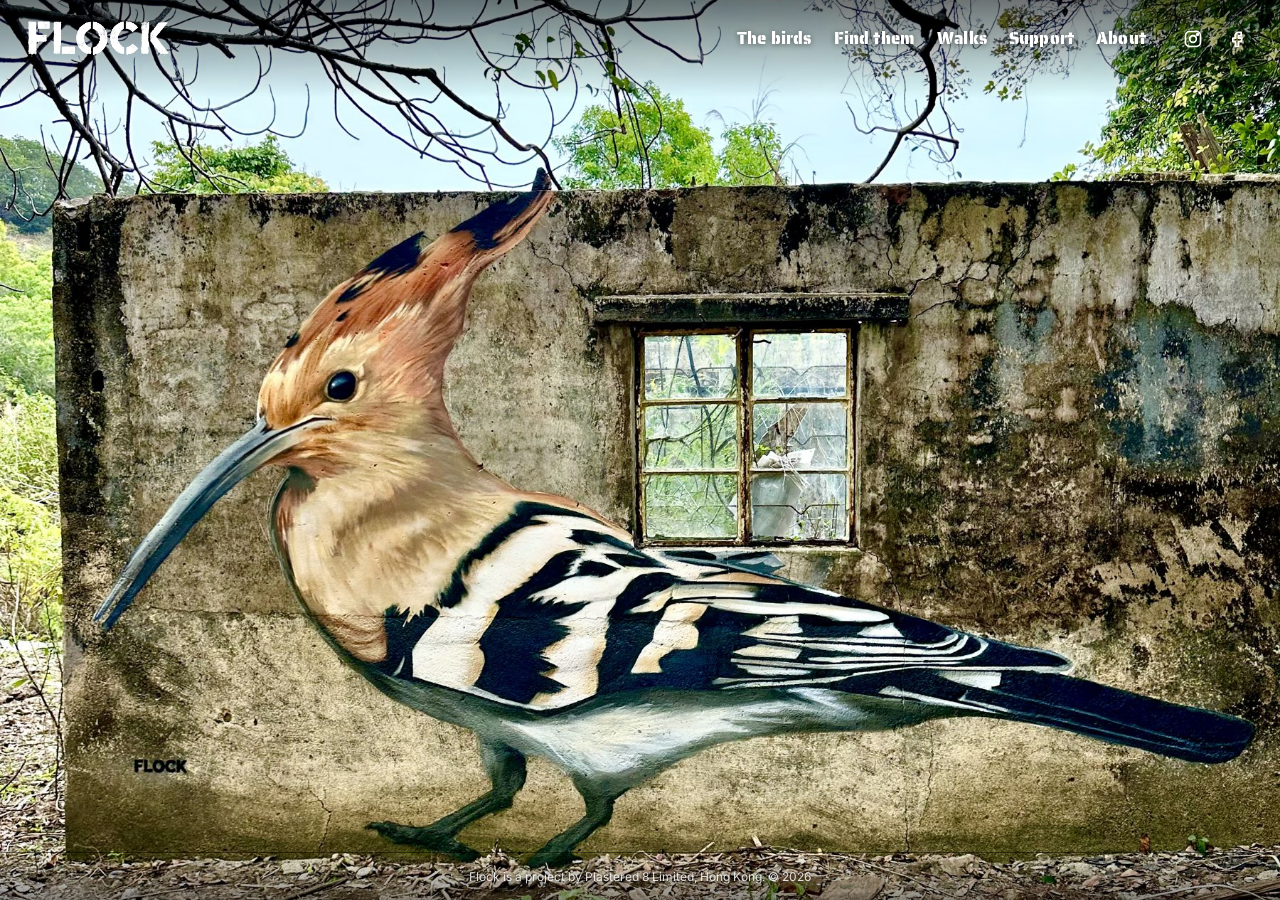
==== index.html @ d6e3ea6b "SEO: flockhongkong.com addresses, sitemap, canonical links Co-Authored-By: Claude Opus 5.5 <noreply@" ====
<!DOCTYPE html>
<html lang="en-GB">
<head>
<meta charset="utf-8">
<meta name="viewport" content="width=device-width, initial-scale=1">
<title>Flock | Bird murals on Lantau Island, Hong Kong 大嶼山雀鳥壁畫</title>
<meta name="description" content="Flock: giant bird murals of native Hong Kong birds, painted on abandoned houses around Lantau Island by street artist Aspire. 大嶼山廢屋上的香港雀鳥壁畫。">
<link rel="canonical" href="https://flockhongkong.com/">
<meta property="og:url" content="https://flockhongkong.com/">
<meta property="og:type" content="website">
<meta property="og:site_name" content="Flock">
<meta property="og:title" content="Flock | Bird murals on Lantau Island, Hong Kong 大嶼山雀鳥壁畫">
<meta property="og:description" content="Flock: giant bird murals of native Hong Kong birds, painted on abandoned houses around Lantau Island by street artist Aspire. 大嶼山廢屋上的香港雀鳥壁畫。">
<meta property="og:image" content="https://flockhongkong.com/img/home.jpg">
<meta name="twitter:card" content="summary_large_image">
<script type="application/ld+json">{"@context": "https://schema.org", "@type": "Organization", "name": "Flock", "url": "https://flockhongkong.com", "alternateName": "Flock bird murals", "description": "Bird murals of native Hong Kong birds painted on abandoned houses around Lantau Island by street artist Aspire.", "email": "flock@plastered.com", "parentOrganization": {"@type": "Organization", "name": "Plastered 8 Limited"}, "founder": {"@type": "Person", "name": "Dominic Johnson-Hill"}, "areaServed": "Lantau Island, Hong Kong", "sameAs": ["https://www.instagram.com/wangtongart/", "https://www.facebook.com/share/1DuyoUMjuH/"]}</script>
<link rel="preload" href="fonts/saira-stencil.woff2" as="font" type="font/woff2" crossorigin>
<link rel="stylesheet" href="style.css">
</head>
<body class="home">

<header class="nav">
  <a href="index.html" class="logo"><img src="img/logo-white.png" alt="Flock"></a>
  <nav>
    <a href="birds.html">The birds</a>
    <a href="find.html">Find them</a>
    <a href="tours.html">Walks</a>
    <a href="support.html">Support</a>
    <a href="about.html">About</a>
  </nav>
  <div class="social">
    <a href="#" class="ico" aria-label="Instagram" data-link="instagram"><svg viewBox="0 0 24 24"><rect x="3" y="3" width="18" height="18" rx="5"/><circle cx="12" cy="12" r="4"/><circle cx="17.5" cy="6.5" r="1" class="fill"/></svg></a>
    <a href="#" class="ico" aria-label="Facebook" data-link="facebook"><svg viewBox="0 0 24 24"><path d="M14 8h3V4h-3a4 4 0 0 0-4 4v3H7v4h3v6h4v-6h3l1-4h-4V8z"/></svg></a>
  </div>
</header>

<main>
<section class="hero full">
  <h1 class="sr-only">Flock: bird murals on Lantau Island, Hong Kong</h1>
  <img src="img/home.jpg" alt="The Hoopoe mural on an abandoned house on Lantau">
</section>
</main>

<footer class="homefoot">Flock is a project by Plastered 8 Limited, Hong Kong. © 2026</footer>

<script src="links.js"></script>
</body>
</html>
---- style.css ----
@font-face{font-family:'Saira Stencil One';src:url(fonts/saira-stencil.woff2) format('woff2');font-weight:400;font-display:swap}
@font-face{font-family:'Flock Stencil';src:url(fonts/stencil.woff2) format('woff2');font-weight:900;font-display:swap}
@font-face{font-family:'Bricolage Grotesque';src:url(fonts/bricolage.woff2) format('woff2');font-weight:200 800;font-display:swap}
@font-face{font-family:'Inter';src:url(fonts/inter.woff2) format('woff2');font-weight:100 900;font-display:swap}
:root{
  --paper:#f4efe6; --cream:#ebe3d3; --ink:#1c1c1a; --moss:#2e4636;
  --rust:#d4602a; --sky:#1f6fb2; --muted:#5d5a52;
  --h:'Bricolage Grotesque',system-ui,sans-serif; --s:'Flock Stencil',Impact,sans-serif; --b:'Inter',system-ui,sans-serif;
}
*{box-sizing:border-box;margin:0}
html{scroll-behavior:smooth;scroll-padding-top:70px}
body{background:var(--paper);color:var(--ink);font:400 17px/1.6 var(--b)}
img{display:block;max-width:100%}
a{color:inherit}
svg{width:20px;height:20px;fill:none;stroke:currentColor;stroke-width:2;stroke-linecap:round;stroke-linejoin:round;flex:none}
svg .fill,.ico polygon,.btn polygon,.legend polygon{fill:currentColor}
h1,h2,h3,.logo{font-family:var(--h)}
h2{font-size:clamp(32px,5vw,52px);font-weight:800;line-height:1.05;letter-spacing:-.02em;margin-bottom:16px}
h3{font-size:20px;font-weight:800;margin:18px 0 4px}
p+p{margin-top:12px}
.wrap{max-width:1180px;margin:0 auto;padding:90px 24px}
.two{display:grid;grid-template-columns:1fr 1fr;gap:56px;align-items:center}
.rounded{border-radius:18px;width:100%;aspect-ratio:4/3;object-fit:cover}
.head{max-width:680px;margin-bottom:36px}
.head p{color:var(--muted)}

/* nav */
.nav{position:sticky;top:0;z-index:20;display:flex;align-items:center;gap:28px;padding:14px 24px;background:rgba(244,239,230,.92);backdrop-filter:blur(8px);border-bottom:1px solid rgba(0,0,0,.06)}
.logo{font-weight:800;font-size:26px;letter-spacing:.06em;text-decoration:none}
.nav nav{display:flex;gap:22px;margin-left:auto}
.nav nav a{text-decoration:none;font-weight:500;font-size:15px}
.nav nav a:hover{color:var(--rust)}
.social{display:flex;gap:6px}
.ico{display:inline-grid;place-items:center;width:38px;height:38px;border-radius:50%;text-decoration:none;transition:.2s}
.ico:hover{background:var(--ink);color:var(--paper)}

/* hero */
.hero{position:relative;height:calc(100vh - 67px);min-height:520px;overflow:hidden}
.hero img{width:100%;height:100%;object-fit:cover;object-position:50% 38%}
.hero::after{content:"";position:absolute;inset:0;background:linear-gradient(270deg,rgba(0,0,0,.7),rgba(0,0,0,.1) 60%)}
.hero-text{position:absolute;z-index:2;right:max(24px,calc((100vw - 1180px)/2 + 24px));top:50%;transform:translateY(-50%);max-width:480px;color:#fff}
.hero-text h1{font-size:clamp(40px,5.5vw,72px)}
.kicker{text-transform:uppercase;letter-spacing:.15em;font-size:13px;font-weight:600;opacity:.85}
h1{font-size:clamp(46px,8vw,96px);font-weight:800;line-height:.95;letter-spacing:-.03em;margin:10px 0 18px}
.lede{font-size:20px;max-width:480px}
.btns{display:flex;flex-wrap:wrap;gap:12px;margin-top:26px}
.btn{display:inline-flex;align-items:center;gap:8px;padding:13px 24px;border-radius:99px;background:var(--rust);color:#fff;text-decoration:none;font-weight:600;border:2px solid var(--rust);transition:.2s}
.btn:hover{transform:translateY(-2px)}
.btn.ghost{background:transparent;border-color:currentColor;color:inherit}
.hero .btn.ghost{color:#fff}
.btn.light:not(.ghost){background:var(--paper);color:var(--ink);border-color:var(--paper)}

/* page header */
.nav nav a.on{color:var(--rust)}
.pagehead{background:var(--moss);color:var(--paper)}
.pagehead .wrap{padding-top:70px;padding-bottom:50px}
.pagehead h1{margin:0 0 8px}
.pagehead p{font-size:19px;opacity:.85;max-width:620px}
main > .band:first-child .wrap, main > .wrap:first-child{padding-top:70px}
.pagehead + .wrap{padding-top:40px}

/* home tiles */
.tiles-wrap{padding-top:40px}
.tiles{display:grid;grid-template-columns:repeat(3,1fr);grid-auto-rows:280px;gap:18px}
.tile{position:relative;border-radius:18px;overflow:hidden;color:#fff;text-decoration:none}
.tile.big{grid-row:span 2}
.tile img{width:100%;height:100%;object-fit:cover;transition:transform .5s}
.tile:hover img{transform:scale(1.05)}
.tile::after{content:"";position:absolute;inset:0;background:linear-gradient(transparent 40%,rgba(0,0,0,.7))}
.tile div{position:absolute;z-index:2;left:22px;right:22px;bottom:18px}
.tile h2{font-size:30px;margin:0}
.tile p{font-size:15px;opacity:.9}

/* stats */
.stats{display:grid;grid-template-columns:repeat(4,1fr);background:var(--ink);color:var(--paper);text-align:center}
.stats div{padding:28px 10px;border-right:1px solid rgba(255,255,255,.1)}
.stats b{display:block;font:800 40px/1 var(--h);color:var(--rust)}
.stats span{font-size:14px;opacity:.8}
.intro p{font:500 clamp(22px,2.6vw,30px)/1.4 var(--h);max-width:900px}
.intro{padding-bottom:20px}

/* gallery */
.legend{display:inline-flex;align-items:center;gap:4px;margin-left:10px;white-space:nowrap}
.legend svg{width:16px;height:16px}
.grid{display:grid;grid-template-columns:repeat(auto-fill,minmax(250px,1fr));gap:22px}
.bird{background:#fff;border-radius:16px;overflow:hidden;box-shadow:0 2px 0 rgba(0,0,0,.05);transition:.25s}
.bird:hover{transform:translateY(-4px);box-shadow:0 14px 30px rgba(0,0,0,.12)}
.pic{display:block;width:100%;border:0;padding:0;cursor:zoom-in;background:#ddd}
.pic img{width:100%;aspect-ratio:4/5;object-fit:cover}
.meta{display:flex;align-items:center;justify-content:space-between;gap:8px;padding:10px 10px 10px 16px}
.meta h3{margin:0;font-size:17px;line-height:1.2}
.acts{display:flex}
.acts .ico{color:var(--sky)}

/* bands */
.band.moss{background:var(--moss);color:var(--paper)}
.band.cream{background:var(--cream)}
.band.ink{background:var(--ink);color:var(--paper);text-align:center}
.ticks{list-style:none;padding:0;margin-top:18px}
.ticks li{padding-left:30px;position:relative;margin:8px 0}
.ticks li::before{content:"";position:absolute;left:0;top:7px;width:16px;height:16px;border-radius:50%;background:var(--rust)}
.mapcard img{border-radius:18px;aspect-ratio:4/3;object-fit:cover;width:100%}
.mapcard p{margin-top:10px;font-size:14px;opacity:.8}
.note{margin-top:18px;padding:12px 16px;background:var(--cream);border-left:4px solid var(--rust);border-radius:6px}

/* support cards */
.cards{display:grid;grid-template-columns:repeat(4,1fr);gap:18px}
.card{background:var(--paper);border-radius:16px;padding:26px}
.card svg{width:34px;height:34px;color:var(--rust)}
.card p{font-size:15px;color:var(--muted)}
.card a{display:inline-block;margin-top:14px;font-weight:600;color:var(--sky);text-decoration:none}
.thanks,.press{margin-top:48px}
.thanks p,.press p{text-transform:uppercase;letter-spacing:.12em;font-size:12px;font-weight:600;color:var(--muted)}
.partners,.press div{display:flex;flex-wrap:wrap;gap:12px 32px;margin-top:10px;font:800 22px var(--h);opacity:.75}
.press div{font-size:18px}
.videos p{opacity:.8}
.videos .btns,.videos .btn{margin-top:22px}

footer{border-top:1px solid rgba(0,0,0,.08)}
.foot{display:flex;flex-wrap:wrap;gap:16px;justify-content:space-between;align-items:center;padding:30px 24px;font-size:14px;color:var(--muted)}
.foot .logo{color:var(--ink);font-size:20px}

/* lightbox */
.lightbox{position:fixed;inset:0;z-index:50;background:rgba(10,10,10,.92);display:grid;place-items:center;padding:24px}
.lightbox[hidden]{display:none}
.lightbox img,.lightbox video{max-height:84vh;max-width:92vw;width:auto;border-radius:10px;margin:0 auto;display:block;background:#000}
.lightbox [hidden]{display:none}
.acts button.ico{border:0;background:none;cursor:pointer;color:var(--sky);padding:0}
.lightbox figcaption{color:#fff;text-align:center;margin-top:12px;font-family:var(--h);font-size:20px}
.close{position:absolute;top:14px;right:20px;background:none;border:0;color:#fff;font-size:42px;cursor:pointer}

@media (max-width:900px){
  .two{grid-template-columns:1fr;gap:32px}
  .cards{grid-template-columns:1fr 1fr}
  .tiles{grid-template-columns:1fr 1fr;grid-auto-rows:220px}
  .tile.big{grid-column:span 2;grid-row:span 1}
  .nav{flex-wrap:wrap;gap:6px 16px;padding:10px 16px}
  .nav nav{order:3;width:100%;margin:0;overflow-x:auto;gap:18px;padding-bottom:2px}
  .social{margin-left:auto}
  .hero{height:78vh}
  .stats{grid-template-columns:1fr 1fr}
  .wrap{padding:64px 20px}
  #about img{order:-1}
}
@media (max-width:520px){
  .cards{grid-template-columns:1fr}
  .tiles{grid-template-columns:1fr}
  .tile.big{grid-column:span 1}
  .grid{grid-template-columns:1fr 1fr;gap:12px}
  .meta{flex-direction:column;align-items:flex-start;padding:10px}
  .meta h3{font-size:15px}
  .acts .ico{width:32px;height:32px}
  .lede{font-size:18px}
}

@media (max-width:900px){.hero-text{left:20px;right:20px;top:auto;bottom:4%;transform:none}.hero-text h1{font-size:34px;margin:6px 0 0}.hero-text .btns{margin-top:16px}.hero::after{background:linear-gradient(transparent 62%,rgba(0,0,0,.8) 85%)}}

/* booking form */
.form{display:grid;grid-template-columns:1fr 1fr;gap:16px;max-width:720px}
.form label{display:flex;flex-direction:column;gap:6px;font-weight:600;font-size:15px}
.form .full{grid-column:1/-1}
.form input,.form select,.form textarea{font:inherit;font-weight:400;padding:12px 14px;border:1.5px solid #cfc6b4;border-radius:10px;background:var(--paper);color:var(--ink)}
.form input:focus,.form select:focus,.form textarea:focus{outline:none;border-color:var(--moss)}
.btn.wa{background:#1fa855;border-color:#1fa855;justify-content:center;cursor:pointer;font-size:17px}
@media (max-width:520px){.form{grid-template-columns:1fr}}

.small{font-size:13px;color:var(--muted)}
.disclaimer{margin-top:28px;padding:14px 18px;border-left:4px solid var(--rust);background:rgba(0,0,0,.03);border-radius:6px;font-size:15px;max-width:720px}

/* logo */
.logo img{height:30px;width:auto}
.footlogo{height:24px;width:auto}
.herologo{width:min(340px,70vw);height:auto;margin-bottom:18px;filter:drop-shadow(0 2px 10px rgba(0,0,0,.35))}
@media (max-width:900px){.logo img{height:24px}.herologo{display:none}}

/* past drops */
.drops{margin-top:70px}
.dropgrid{display:grid;grid-template-columns:repeat(4,1fr);gap:20px}
.droph{margin:34px 0 14px;font-size:22px}
.drop{margin:0}
.dimg{position:relative;border-radius:16px;overflow:hidden;background:#fff}
.dimg img{width:100%;aspect-ratio:1;object-fit:cover}
.stamp{position:absolute;top:78%;left:50%;transform:translate(-50%,-50%) rotate(-12deg);padding:8px 22px;border:4px solid var(--rust);color:var(--rust);font:800 30px var(--h);text-transform:uppercase;letter-spacing:.06em;background:rgba(255,255,255,.75);border-radius:6px;white-space:nowrap}
.drop figcaption{display:flex;flex-direction:column;margin-top:10px}
.drop figcaption b{font-family:var(--h);font-size:19px}
.drop figcaption span{font-size:14px;color:var(--muted)}
@media (max-width:700px){.dropgrid{gap:10px;grid-template-columns:1fr 1fr}.stamp{font-size:12px;border-width:2px;padding:3px 7px}.drop figcaption b{font-size:15px}.drop figcaption span{font-size:12px}}

/* stencil headings */
h1,h2{font-family:'Saira Stencil One',var(--h);font-weight:400;letter-spacing:0}
.nav nav a{font-family:'Saira Stencil One',var(--h);font-weight:400;font-size:17px;letter-spacing:.01em}
.nav nav a{white-space:nowrap}
@media (max-width:900px){.nav nav a{font-size:15px}.nav nav{gap:14px}}

#support-cards,.cards{grid-template-columns:repeat(auto-fit,minmax(240px,1fr))}

/* home: photo only, menu over it */
.home .nav{position:fixed;left:0;right:0;top:0;background:linear-gradient(rgba(0,0,0,.55),rgba(0,0,0,0));border:0;backdrop-filter:none;color:#fff;padding-top:20px;padding-bottom:40px}
.home .nav nav a{color:#fff;text-shadow:0 1px 6px rgba(0,0,0,.5)}
.home .nav nav a:hover{color:var(--rust)}
.home .ico:hover{background:#fff;color:var(--ink)}
.home .logo img{height:38px}
.hero.full{height:100vh;height:100svh;min-height:0}
.hero.full::after{display:none}
.hero.full img{object-position:50% 40%}
.homefoot{position:fixed;left:0;right:0;bottom:0;padding:14px 20px;font-size:12px;color:rgba(255,255,255,.85);text-align:center;background:linear-gradient(transparent,rgba(0,0,0,.45));text-shadow:0 1px 4px rgba(0,0,0,.6)}
.home{overflow:hidden}
@media (max-width:900px){.home .logo img{height:28px}.home .nav{padding-top:12px}}

/* photo banner */
.pagehead.photo{position:relative;background-size:cover;background-position:50% 0%;min-height:clamp(320px,36vw,500px);display:flex;align-items:flex-start}
.pagehead.photo::before{content:"";position:absolute;inset:0;background:linear-gradient(rgba(0,0,0,.6),transparent 50%)}
.pagehead.photo .wrap{position:relative;width:100%;padding-top:34px;padding-bottom:0}
.pagehead.photo h1,.pagehead.photo p{color:#fff;text-shadow:0 2px 10px rgba(0,0,0,.5)}
@media (max-width:900px){.pagehead.photo{background-position:38% 0%;min-height:360px}.pagehead.photo .wrap{padding-top:22px}.pagehead.photo p{font-size:16px}}

/* find page banner */
.findhero{position:relative;height:calc(100vh - 67px);height:calc(100svh - 67px);min-height:520px;overflow:hidden;color:#fff;background-size:cover;background-position:50% 12%}
.findhero::after{content:"";position:absolute;inset:0;background:linear-gradient(160deg,rgba(0,0,0,.6),transparent 40%);pointer-events:none}
.findtext{position:absolute;z-index:2;left:max(24px,calc((100vw - 1180px)/2 + 24px));top:36px;max-width:330px}
.findtext h1{font-size:clamp(44px,5vw,68px);margin:0 0 6px;text-shadow:0 2px 12px rgba(0,0,0,.5)}
.findtext .btns{flex-direction:column;align-items:flex-start;gap:10px;margin-top:14px}
.findtext .btn{padding:10px 18px}
.findtext .btn.ghost{color:#fff;background:rgba(0,0,0,.25)}
.findnote{font-size:13px;margin-top:14px;text-shadow:0 1px 4px rgba(0,0,0,.8)}
@media (max-width:900px){
  .findhero{height:calc(100svh - 95px);background-position:52% 50%}
  .findhero::after{background:linear-gradient(transparent 60%,rgba(0,0,0,.8))}
  .findtext{top:auto;bottom:22px;left:20px;right:20px;max-width:none}
  .findtext h1{font-size:40px}
  .findtext .btns{flex-direction:row;flex-wrap:wrap}
  .findtext .btn{font-size:15px}
  .findnote{display:none}
}

/* support hub */
.suphero{position:relative;height:calc(100vh - 67px);height:calc(100svh - 67px);min-height:520px;background-size:cover;background-position:50% 50%;color:#fff;display:flex;align-items:flex-end}
.suphero::after{content:"";position:absolute;inset:0;background:linear-gradient(transparent 50%,rgba(0,0,0,.75));pointer-events:none}
.suptext{position:relative;z-index:2;width:100%;max-width:1180px;margin:0 auto;padding:0 24px 40px}
.suptext h1{font-size:clamp(38px,5vw,68px);margin:0 0 16px;text-shadow:0 2px 12px rgba(0,0,0,.5)}
.supbtns{display:flex;flex-wrap:wrap;gap:12px}
.pagehead .btns{margin-top:20px}
@media (max-width:900px){.suphero{height:calc(100svh - 95px);background-position:47% 50%}.supbtns{flex-direction:column;align-items:flex-start}.suptext{padding-bottom:28px}}
@media (max-width:900px){.suphero{background-position:44% 35%}.suptext h1{font-size:32px;margin-bottom:12px}.supbtns{gap:8px}.supbtns .btn{padding:10px 18px;font-size:15px}}

/* about hero */
.abouthero{position:relative;height:calc(100vh - 67px);height:calc(100svh - 67px);min-height:520px;background-size:cover;background-position:50% 50%;color:#fff;display:flex;align-items:flex-end}
.abouthero::after{content:"";position:absolute;inset:0;background:linear-gradient(transparent 50%,rgba(0,0,0,.75));pointer-events:none}
.abouttext{position:relative;z-index:2;width:100%;max-width:1180px;margin:0 auto;padding:0 24px 40px}
.abouttext h1{font-size:clamp(40px,5vw,68px);margin:0 0 12px;text-shadow:0 2px 12px rgba(0,0,0,.5)}
.abouttext p{font-size:20px;margin:4px 0;text-shadow:0 1px 6px rgba(0,0,0,.7)}
.abouttext b{font-family:'Saira Stencil One',var(--h);font-weight:400;font-size:24px}
@media (max-width:900px){.abouthero{height:calc(100svh - 95px)}.abouttext p{font-size:17px}.abouttext b{font-size:20px}.abouttext{padding-bottom:28px}}

.sr-only{position:absolute;width:1px;height:1px;overflow:hidden;clip:rect(0 0 0 0);white-space:nowrap}
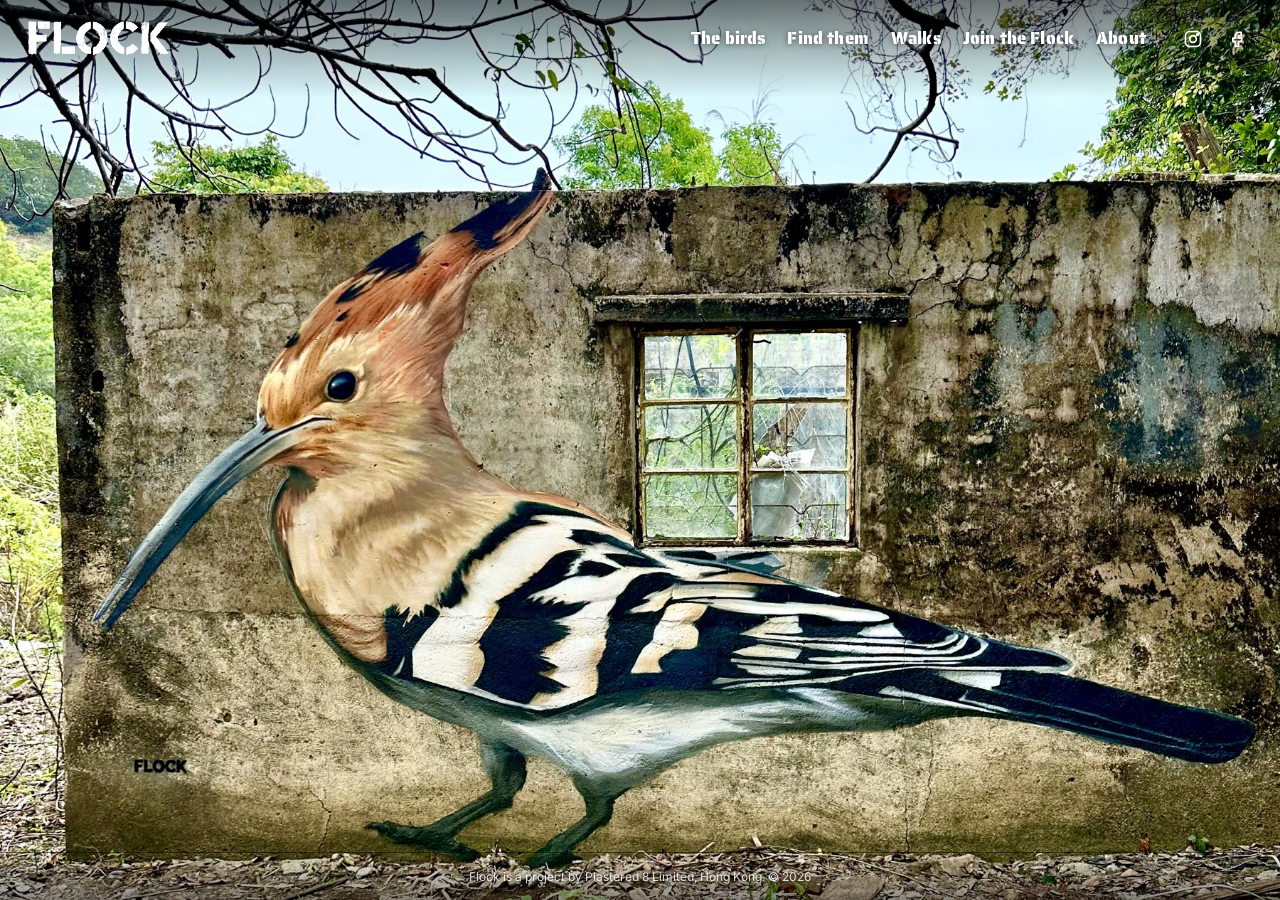
==== commit 133cee8b: "Rename Support to Join the Flock; fit phone menu Co-Authored-By: Claude Opus 5.5 <noreply@anthropic." ====
--- a/index.html
+++ b/index.html
@@ -25,7 +25,7 @@
     <a href="birds.html">The birds</a>
     <a href="find.html">Find them</a>
     <a href="tours.html">Walks</a>
-    <a href="support.html">Support</a>
+    <a href="support.html">Join the Flock</a>
     <a href="about.html">About</a>
   </nav>
   <div class="social">
--- a/style.css
+++ b/style.css
@@ -253,3 +253,22 @@
 @media (max-width:900px){.abouthero{height:calc(100svh - 95px)}.abouttext p{font-size:17px}.abouttext b{font-size:20px}.abouttext{padding-bottom:28px}}
 
 .sr-only{position:absolute;width:1px;height:1px;overflow:hidden;clip:rect(0 0 0 0);white-space:nowrap}
+.serieshead{font-size:clamp(30px,4vw,44px);margin:56px 0 18px;display:flex;align-items:baseline;gap:14px}
+.serieshead:first-child{margin-top:0}
+.serieshead span{font:500 16px var(--b);color:var(--muted)}
+/* per-photo framing on bird cards */
+.pic img[src*="red-billed-blue-magpie"]{object-position:12% 50%}
+.abouttext .aboutlead{max-width:620px;font-size:18px;line-height:1.5;margin:0 0 18px}
+@media (max-width:900px){.abouttext .aboutlead{font-size:15px;margin-bottom:12px}}
+
+/* walks hero */
+.walkhero{position:relative;height:calc(100vh - 67px);height:calc(100svh - 67px);min-height:560px;background-size:cover;background-position:50% 50%;color:#fff;display:flex;align-items:flex-end}
+.walkhero::after{content:"";position:absolute;inset:0;background:linear-gradient(transparent 35%,rgba(0,0,0,.8));pointer-events:none}
+.walktext{position:relative;z-index:2;width:100%;max-width:1180px;margin:0 auto;padding:0 24px 36px}
+.walktext h1{font-size:clamp(40px,5vw,68px);margin:0 0 10px;text-shadow:0 2px 12px rgba(0,0,0,.5)}
+.walktext p{max-width:600px;font-size:18px;line-height:1.5;margin:0 0 8px;text-shadow:0 1px 6px rgba(0,0,0,.7)}
+.walktext .btns{margin-top:16px}
+.walktext .walknote{font-size:12px;opacity:.8;margin-top:16px;max-width:560px}
+@media (max-width:900px){.walkhero{height:calc(100svh - 95px);background-position:60% 50%}.walktext p{font-size:15px}.walktext h1{font-size:38px}.walktext{padding-bottom:22px}.walktext .walknote{font-size:11px}}
+@media (max-width:900px){.nav nav{gap:12px;justify-content:space-between}.nav nav a{font-size:14px}}
+@media (max-width:370px){.nav nav{gap:9px}.nav nav a{font-size:12.5px}}
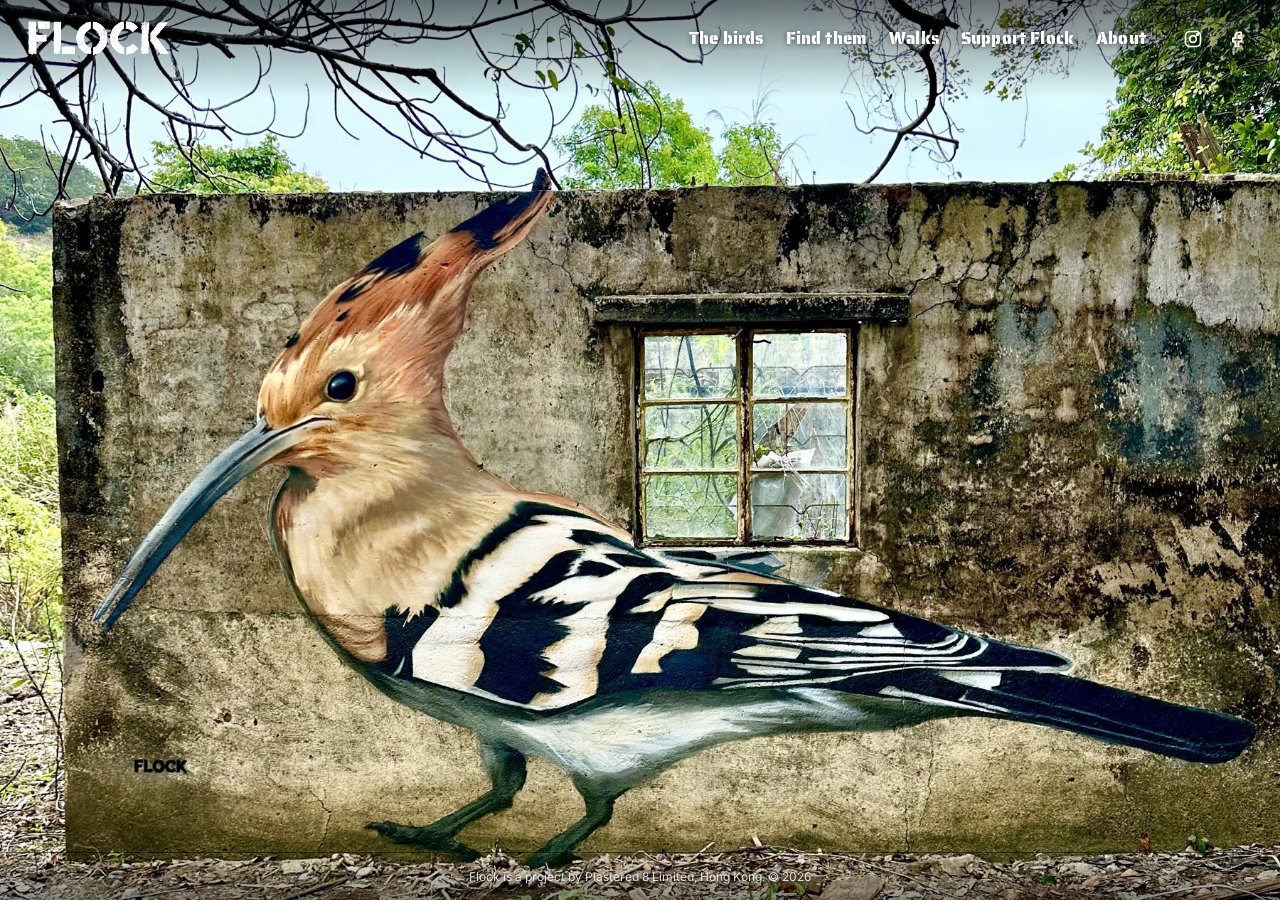
==== commit 60bc5b30: "Rename menu item to Support Flock Co-Authored-By: Claude Opus 5.5 <noreply@anthropic.com> Claude-Ses" ====
--- a/index.html
+++ b/index.html
@@ -25,7 +25,7 @@
     <a href="birds.html">The birds</a>
     <a href="find.html">Find them</a>
     <a href="tours.html">Walks</a>
-    <a href="support.html">Join the Flock</a>
+    <a href="support.html">Support Flock</a>
     <a href="about.html">About</a>
   </nav>
   <div class="social">
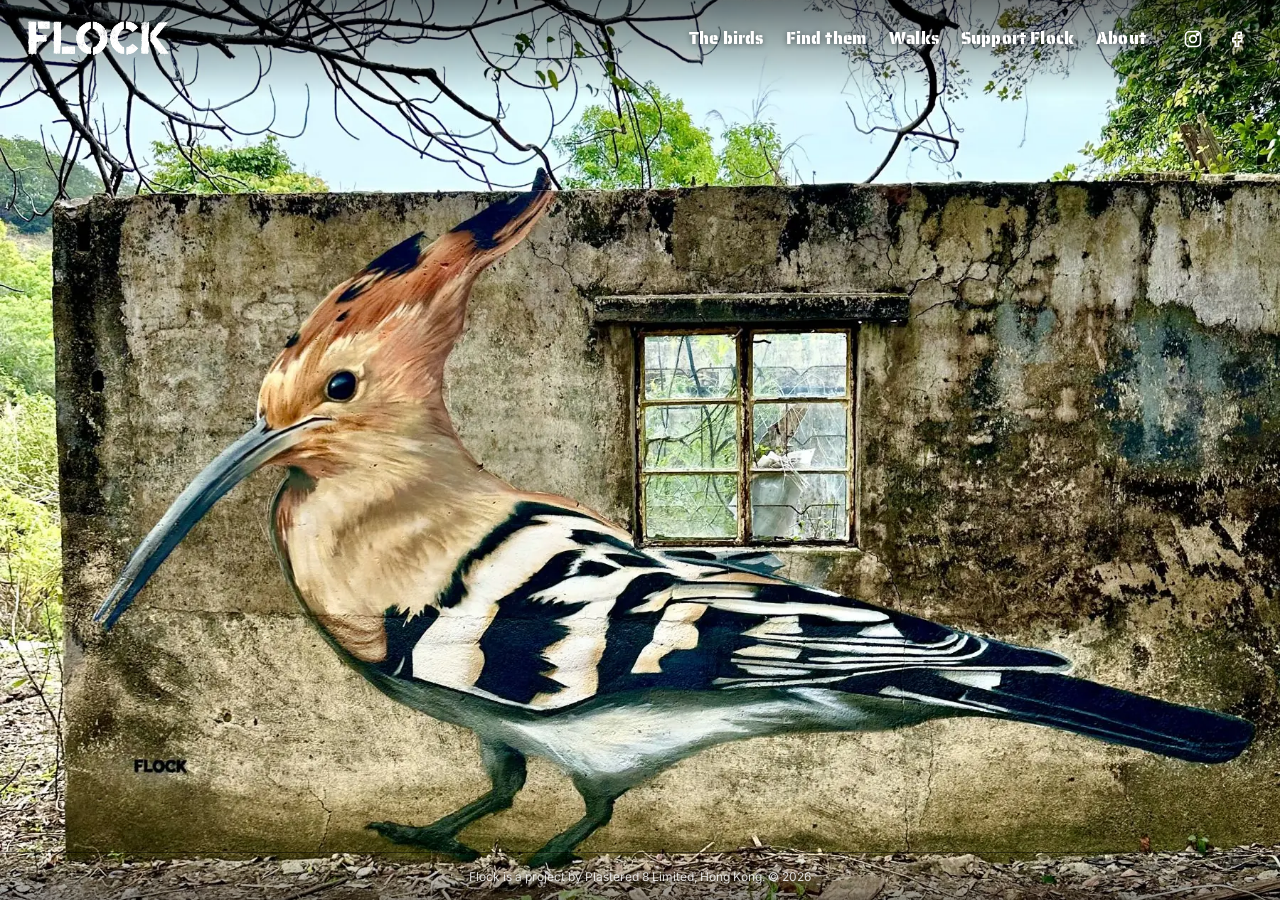
==== commit 90317495: "Home photo: lighter WebP versions, smaller one for phones Co-Authored-By: Claude Fable 5.2 <noreply@" ====
--- a/index.html
+++ b/index.html
@@ -15,6 +15,9 @@
 <meta name="twitter:card" content="summary_large_image">
 <script type="application/ld+json">{"@context": "https://schema.org", "@type": "Organization", "name": "Flock", "url": "https://flockhongkong.com", "alternateName": "Flock bird murals", "description": "Bird murals of native Hong Kong birds painted on abandoned houses around Lantau Island by street artist Aspire.", "email": "flock@plastered.com", "parentOrganization": {"@type": "Organization", "name": "Plastered 8 Limited"}, "founder": {"@type": "Person", "name": "Dominic Johnson-Hill"}, "areaServed": "Lantau Island, Hong Kong", "sameAs": ["https://www.instagram.com/wangtongart/", "https://www.facebook.com/share/1DuyoUMjuH/"]}</script>
 <link rel="preload" href="fonts/saira-stencil.woff2" as="font" type="font/woff2" crossorigin>
+<link rel="icon" href="favicon.ico" sizes="any">
+<link rel="icon" type="image/png" href="favicon.png">
+<link rel="apple-touch-icon" href="apple-touch-icon.png">
 <link rel="stylesheet" href="style.css">
 </head>
 <body class="home">
@@ -37,7 +40,7 @@
 <main>
 <section class="hero full">
   <h1 class="sr-only">Flock: bird murals on Lantau Island, Hong Kong</h1>
-  <img src="img/home.jpg" alt="The Hoopoe mural on an abandoned house on Lantau">
+  <picture><source type="image/webp" srcset="img/home-1200.webp 1200w, img/home.webp 1800w" sizes="100vw"><img src="img/home.jpg" alt="The Hoopoe mural on an abandoned house on Lantau" fetchpriority="high"></picture>
 </section>
 </main>
 
--- a/style.css
+++ b/style.css
@@ -180,11 +180,11 @@
 .drop{margin:0}
 .dimg{position:relative;border-radius:16px;overflow:hidden;background:#fff}
 .dimg img{width:100%;aspect-ratio:1;object-fit:cover}
-.stamp{position:absolute;top:78%;left:50%;transform:translate(-50%,-50%) rotate(-12deg);padding:8px 22px;border:4px solid var(--rust);color:var(--rust);font:800 30px var(--h);text-transform:uppercase;letter-spacing:.06em;background:rgba(255,255,255,.75);border-radius:6px;white-space:nowrap}
+.stamp{position:absolute;top:78%;left:50%;transform:translate(-50%,-50%) rotate(-12deg);padding:6px 20px 4px;border:5px solid #ce141a;color:#ce141a;font:400 36px 'Saira Stencil One',var(--h);text-transform:uppercase;letter-spacing:.03em;line-height:1.1;background:rgba(250,246,238,.72);border-radius:8px;white-space:nowrap;-webkit-mask-image:url("data:image/svg+xml,%3Csvg xmlns='http://www.w3.org/2000/svg' width='180' height='180'%3E%3Cfilter id='n'%3E%3CfeTurbulence type='fractalNoise' baseFrequency='.85' numOctaves='2'/%3E%3CfeColorMatrix values='0 0 0 0 0 0 0 0 0 0 0 0 0 0 0 -4 0 0 0 2.9'/%3E%3C/filter%3E%3Crect width='100%25' height='100%25' filter='url(%23n)'/%3E%3C/svg%3E");mask-image:url("data:image/svg+xml,%3Csvg xmlns='http://www.w3.org/2000/svg' width='180' height='180'%3E%3Cfilter id='n'%3E%3CfeTurbulence type='fractalNoise' baseFrequency='.85' numOctaves='2'/%3E%3CfeColorMatrix values='0 0 0 0 0 0 0 0 0 0 0 0 0 0 0 -4 0 0 0 2.9'/%3E%3C/filter%3E%3Crect width='100%25' height='100%25' filter='url(%23n)'/%3E%3C/svg%3E");-webkit-mask-size:180px;mask-size:180px}
 .drop figcaption{display:flex;flex-direction:column;margin-top:10px}
 .drop figcaption b{font-family:var(--h);font-size:19px}
 .drop figcaption span{font-size:14px;color:var(--muted)}
-@media (max-width:700px){.dropgrid{gap:10px;grid-template-columns:1fr 1fr}.stamp{font-size:12px;border-width:2px;padding:3px 7px}.drop figcaption b{font-size:15px}.drop figcaption span{font-size:12px}}
+@media (max-width:700px){.dropgrid{gap:10px;grid-template-columns:1fr 1fr}.stamp{font-size:15px;border-width:2px;padding:3px 8px 2px;border-radius:4px;-webkit-mask-size:90px;mask-size:90px}.drop figcaption b{font-size:15px}.drop figcaption span{font-size:12px}}
 
 /* stencil headings */
 h1,h2{font-family:'Saira Stencil One',var(--h);font-weight:400;letter-spacing:0}
@@ -272,3 +272,7 @@
 @media (max-width:900px){.walkhero{height:calc(100svh - 95px);background-position:60% 50%}.walktext p{font-size:15px}.walktext h1{font-size:38px}.walktext{padding-bottom:22px}.walktext .walknote{font-size:11px}}
 @media (max-width:900px){.nav nav{gap:12px;justify-content:space-between}.nav nav a{font-size:14px}}
 @media (max-width:370px){.nav nav{gap:9px}.nav nav a{font-size:12.5px}}
+.photocredit{position:absolute;right:16px;z-index:3;font:500 12px var(--b);color:#fff;opacity:.85;text-decoration:none;text-shadow:0 1px 4px rgba(0,0,0,.85)}
+.photocredit.top{top:12px}.photocredit.btm{bottom:10px}
+.photocredit:hover{opacity:1;text-decoration:underline}
+.hero picture{display:block;width:100%;height:100%}
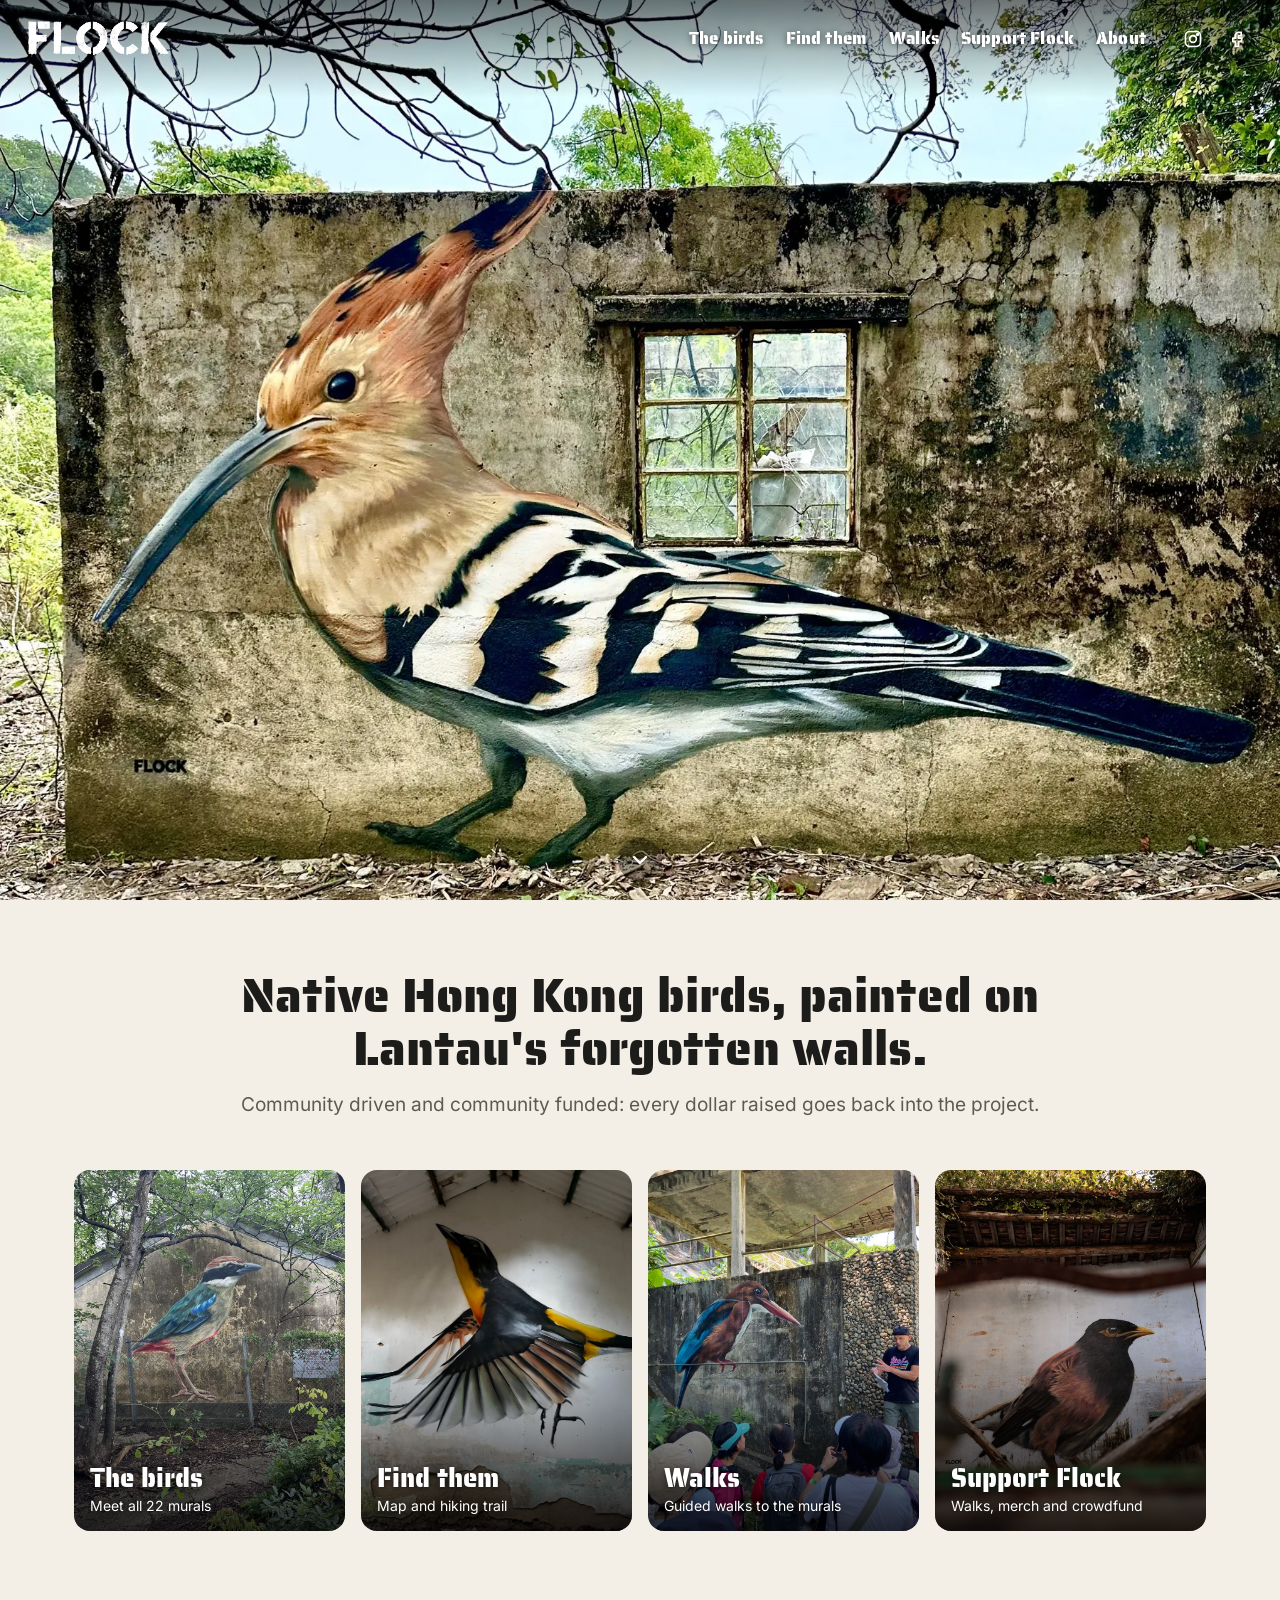
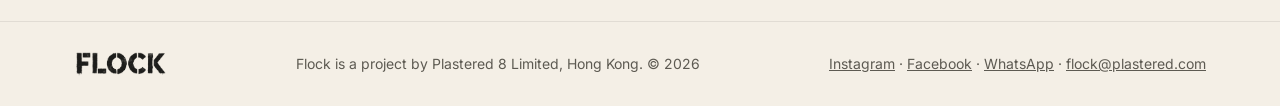
==== commit af348f39: "Scrolling homepage: intro line, four section tiles, full footer Co-Authored-By: Claude Sonnet 5.5 <n" ====
--- a/index.html
+++ b/index.html
@@ -15,9 +15,9 @@
 <meta name="twitter:card" content="summary_large_image">
 <script type="application/ld+json">{"@context": "https://schema.org", "@type": "Organization", "name": "Flock", "url": "https://flockhongkong.com", "alternateName": "Flock bird murals", "description": "Bird murals of native Hong Kong birds painted on abandoned houses around Lantau Island by street artist Aspire.", "email": "flock@plastered.com", "parentOrganization": {"@type": "Organization", "name": "Plastered 8 Limited"}, "founder": {"@type": "Person", "name": "Dominic Johnson-Hill"}, "areaServed": "Lantau Island, Hong Kong", "sameAs": ["https://www.instagram.com/wangtongart/", "https://www.facebook.com/share/1DuyoUMjuH/"]}</script>
 <link rel="preload" href="fonts/saira-stencil.woff2" as="font" type="font/woff2" crossorigin>
-<link rel="icon" href="favicon.ico" sizes="any">
-<link rel="icon" type="image/png" href="favicon.png">
-<link rel="apple-touch-icon" href="apple-touch-icon.png">
+<link rel="icon" href="favicon.ico?v=2" sizes="any">
+<link rel="icon" type="image/png" href="favicon.png?v=2">
+<link rel="apple-touch-icon" href="apple-touch-icon.png?v=2">
 <link rel="stylesheet" href="style.css">
 </head>
 <body class="home">
@@ -41,10 +41,29 @@
 <section class="hero full">
   <h1 class="sr-only">Flock: bird murals on Lantau Island, Hong Kong</h1>
   <picture><source type="image/webp" srcset="img/home-1200.webp 1200w, img/home.webp 1800w" sizes="100vw"><img src="img/home.jpg" alt="The Hoopoe mural on an abandoned house on Lantau" fetchpriority="high"></picture>
+  <a href="#more" class="scrollcue" aria-label="Scroll down"><svg viewBox="0 0 24 24"><path d="M6 9l6 6 6-6"/></svg></a>
+</section>
+
+<section class="wrap homeintro" id="more">
+  <h2>Native Hong Kong birds, painted on Lantau's forgotten walls.</h2>
+  <p>Community driven and community funded: every dollar raised goes back into the project.</p>
+</section>
+
+<section class="wrap hometiles">
+  <a href="birds.html" class="hometile"><img src="img/bird-fairy-pita.jpg" alt="" loading="lazy"><span><b>The birds</b>Meet all 22 murals</span></a>
+  <a href="find.html" class="hometile"><img src="img/find-banner.jpg" alt="" loading="lazy"><span><b>Find them</b>Map and hiking trail</span></a>
+  <a href="tours.html" class="hometile"><img src="img/tours.jpg" alt="" loading="lazy"><span><b>Walks</b>Guided walks to the murals</span></a>
+  <a href="support.html" class="hometile"><img src="img/support.jpg" alt="" loading="lazy"><span><b>Support Flock</b>Walks, merch and crowdfund</span></a>
 </section>
 </main>
 
-<footer class="homefoot">Flock is a project by Plastered 8 Limited, Hong Kong. © 2026</footer>
+<footer>
+  <div class="wrap foot">
+    <img src="img/logo-black.png" alt="Flock" class="footlogo">
+    <span>Flock is a project by Plastered 8 Limited, Hong Kong. © 2026</span>
+    <span><a href="#" data-link="instagram">Instagram</a> · <a href="#" data-link="facebook">Facebook</a> · <a href="#" data-link="channel">WhatsApp</a> · <a href="#" data-link="contact">flock@plastered.com</a></span>
+  </div>
+</footer>
 
 <script src="links.js"></script>
 </body>
--- a/style.css
+++ b/style.css
@@ -195,7 +195,7 @@
 #support-cards,.cards{grid-template-columns:repeat(auto-fit,minmax(240px,1fr))}
 
 /* home: photo only, menu over it */
-.home .nav{position:fixed;left:0;right:0;top:0;background:linear-gradient(rgba(0,0,0,.55),rgba(0,0,0,0));border:0;backdrop-filter:none;color:#fff;padding-top:20px;padding-bottom:40px}
+.home .nav{position:absolute;left:0;right:0;top:0;background:linear-gradient(rgba(0,0,0,.55),rgba(0,0,0,0));border:0;backdrop-filter:none;color:#fff;padding-top:20px;padding-bottom:40px}
 .home .nav nav a{color:#fff;text-shadow:0 1px 6px rgba(0,0,0,.5)}
 .home .nav nav a:hover{color:var(--rust)}
 .home .ico:hover{background:#fff;color:var(--ink)}
@@ -204,7 +204,7 @@
 .hero.full::after{display:none}
 .hero.full img{object-position:50% 40%}
 .homefoot{position:fixed;left:0;right:0;bottom:0;padding:14px 20px;font-size:12px;color:rgba(255,255,255,.85);text-align:center;background:linear-gradient(transparent,rgba(0,0,0,.45));text-shadow:0 1px 4px rgba(0,0,0,.6)}
-.home{overflow:hidden}
+.home{overflow-x:hidden}
 @media (max-width:900px){.home .logo img{height:28px}.home .nav{padding-top:12px}}
 
 /* photo banner */
@@ -276,3 +276,21 @@
 .photocredit.top{top:12px}.photocredit.btm{bottom:10px}
 .photocredit:hover{opacity:1;text-decoration:underline}
 .hero picture{display:block;width:100%;height:100%}
+.abouttext a{color:#fff;text-underline-offset:3px}
+/* scrolling homepage */
+html{scroll-behavior:smooth}
+.scrollcue{position:absolute;z-index:3;left:50%;bottom:18px;transform:translateX(-50%);width:44px;height:44px;border-radius:50%;display:grid;place-items:center;background:rgba(0,0,0,.35);animation:cue 1.8s ease-in-out infinite}
+.scrollcue svg{width:24px;height:24px;fill:none;stroke:#fff;stroke-width:2.2;stroke-linecap:round;stroke-linejoin:round}
+@keyframes cue{50%{transform:translate(-50%,7px)}}
+@media (prefers-reduced-motion:reduce){.scrollcue{animation:none}html{scroll-behavior:auto}}
+.homeintro{padding-top:70px;padding-bottom:10px;max-width:900px;text-align:center}
+.homeintro h2{font-size:clamp(28px,4.2vw,48px);margin:0 0 14px;line-height:1.1}
+.homeintro p{font-size:19px;color:var(--muted);margin:0}
+.hometiles{padding-top:40px;display:grid;grid-template-columns:repeat(4,1fr);gap:16px}
+.hometile{position:relative;display:block;border-radius:16px;overflow:hidden;aspect-ratio:3/4;color:#fff;text-decoration:none}
+.hometile img{width:100%;height:100%;object-fit:cover;transition:transform .4s}
+.hometile:hover img{transform:scale(1.04)}
+.hometile::after{content:"";position:absolute;inset:0;background:linear-gradient(transparent 45%,rgba(0,0,0,.8))}
+.hometile span{position:absolute;z-index:2;left:16px;right:16px;bottom:14px;font-size:14px;text-shadow:0 1px 6px rgba(0,0,0,.6)}
+.hometile b{display:block;font-family:'Saira Stencil One',var(--h);font-weight:400;font-size:26px;line-height:1.1;margin-bottom:2px}
+@media (max-width:900px){.hometiles{grid-template-columns:1fr 1fr;gap:10px;padding-top:26px}.hometile b{font-size:20px}.hometile span{font-size:12px;left:12px;right:12px;bottom:10px}.homeintro{padding-top:44px}.homeintro p{font-size:16px}}
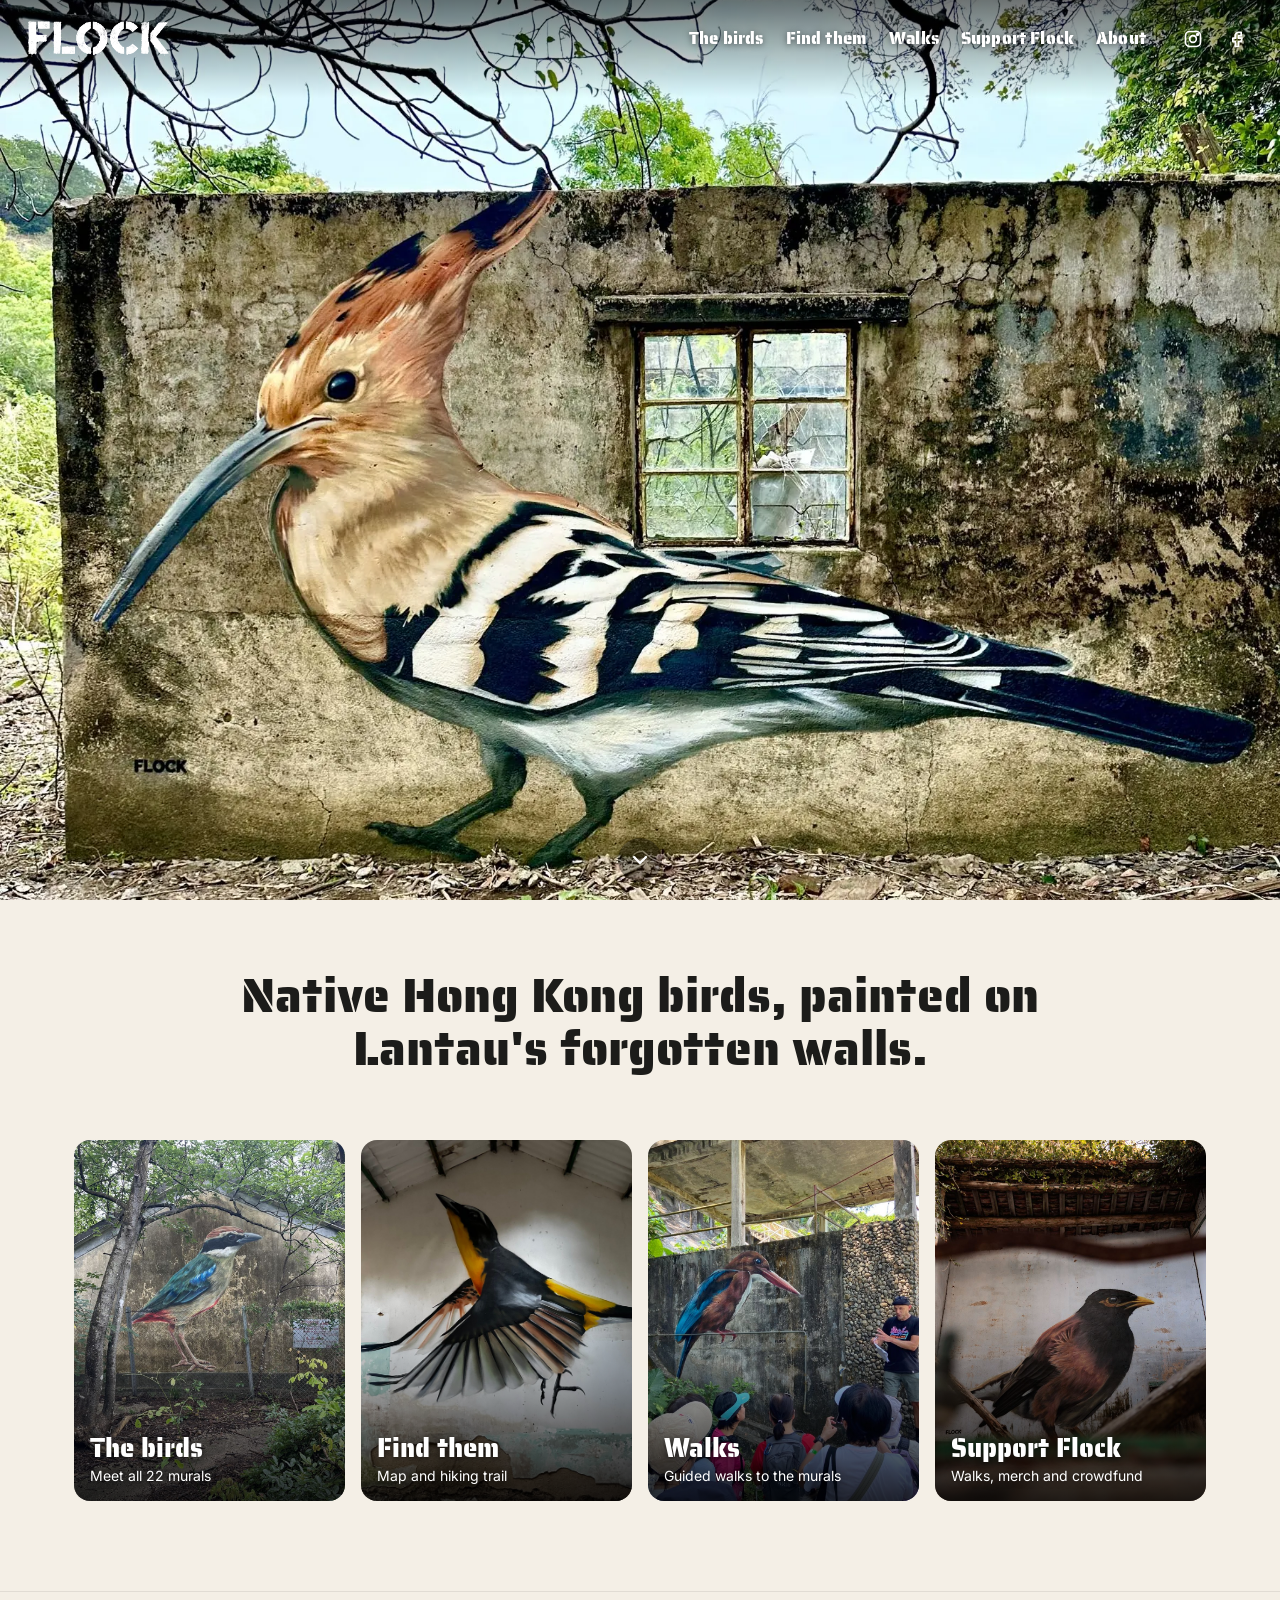
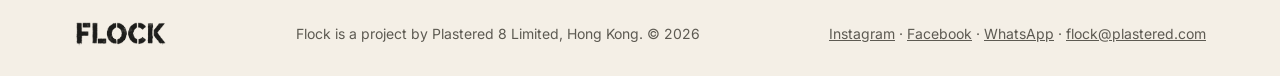
==== commit 634bdeff: "Remove 'every dollar raised' line from home and about Co-Authored-By: Claude Sonnet 5.5 <noreply@ant" ====
--- a/index.html
+++ b/index.html
@@ -46,7 +46,6 @@
 
 <section class="wrap homeintro" id="more">
   <h2>Native Hong Kong birds, painted on Lantau's forgotten walls.</h2>
-  <p>Community driven and community funded: every dollar raised goes back into the project.</p>
 </section>
 
 <section class="wrap hometiles">
